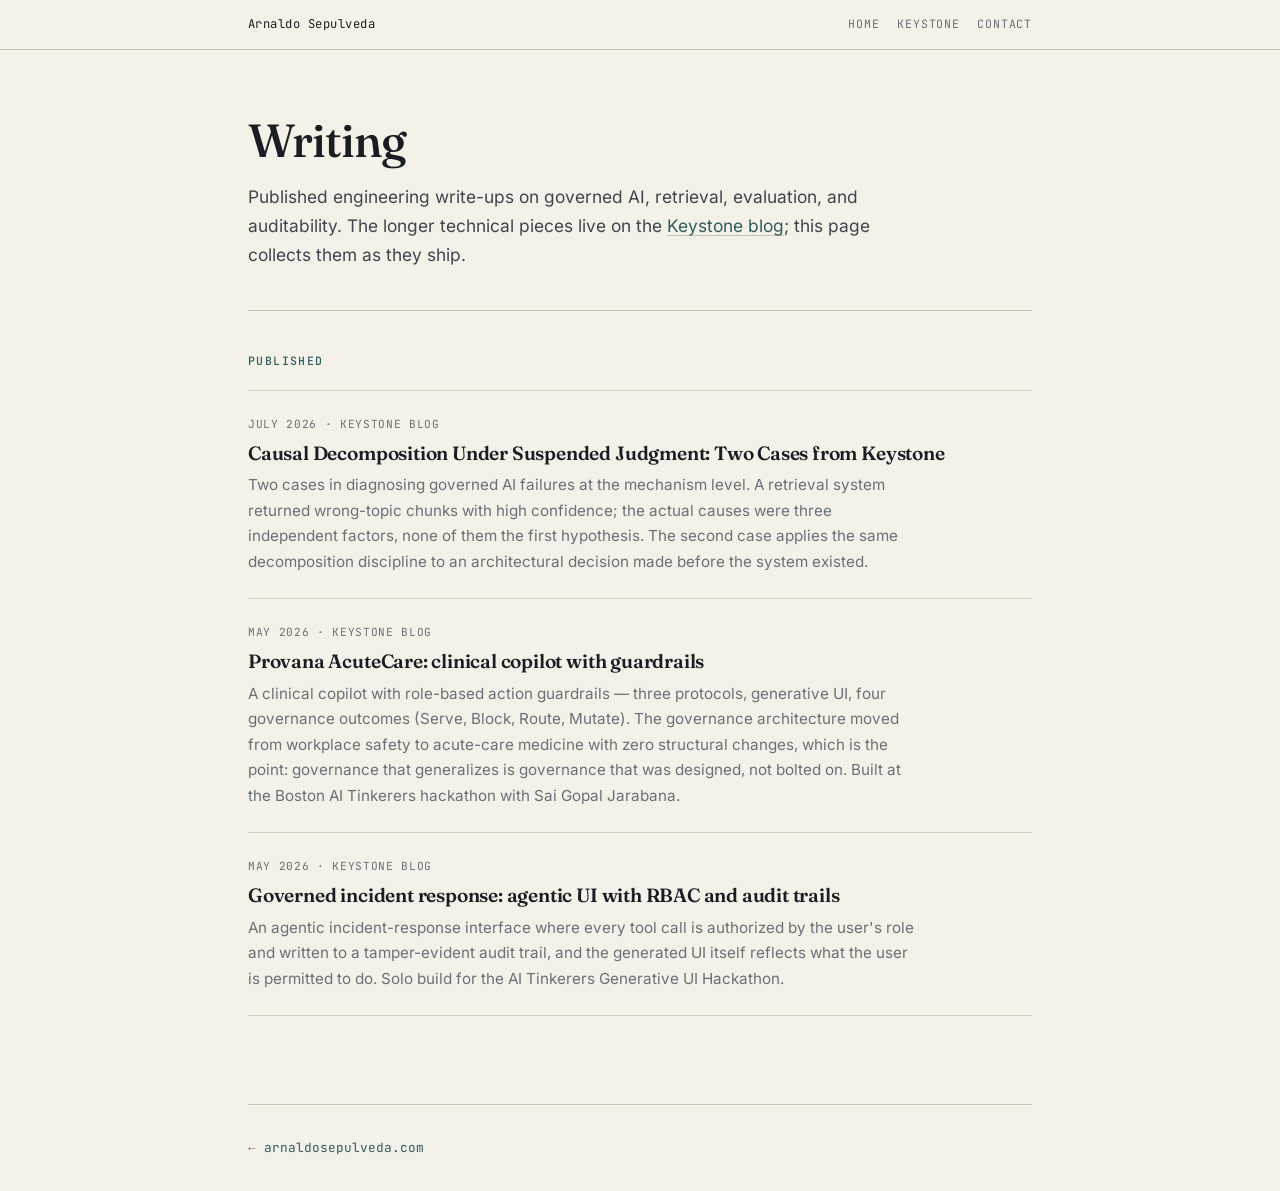
==== writing/index.html @ a15857f6 "site: truth-up claims, scope writing page to published pieces" ====
<!DOCTYPE html>
<html lang="en">
<head>
<meta charset="utf-8">
<meta name="viewport" content="width=device-width, initial-scale=1">
<title>Writing — Arnaldo Sepulveda</title>
<meta name="description" content="Notes on governed AI, retrieval, evaluation, auditability, and system design — from building Keystone, a governed AI platform for regulated industries.">
<meta name="author" content="Arnaldo Sepulveda">
<link rel="canonical" href="https://arnaldosepulveda.com/writing/">

<meta property="og:type" content="website">
<meta property="og:title" content="Writing — Arnaldo Sepulveda">
<meta property="og:description" content="Notes on governed AI, retrieval, evaluation, auditability, and system design.">
<meta property="og:url" content="https://arnaldosepulveda.com/writing/">
<meta property="og:image" content="https://arnaldosepulveda.com/og.png">

<link rel="preload" href="/fonts/fraunces.woff2" as="font" type="font/woff2" crossorigin>
<link rel="preload" href="/fonts/inter.woff2" as="font" type="font/woff2" crossorigin>

<style>
  *, *::before, *::after { box-sizing:border-box; margin:0; padding:0; }

  @font-face { font-family:'Fraunces'; font-style:normal; font-weight:500 600; font-display:swap; src:url('/fonts/fraunces.woff2') format('woff2'); unicode-range:U+0000-00FF,U+0131,U+0152-0153,U+02BB-02BC,U+02C6,U+02DA,U+02DC,U+0304,U+0308,U+0329,U+2000-206F,U+20AC,U+2122,U+2191,U+2193,U+2212,U+2215,U+FEFF,U+FFFD; }
  @font-face { font-family:'Inter'; font-style:normal; font-weight:400 600; font-display:swap; src:url('/fonts/inter.woff2') format('woff2'); unicode-range:U+0000-00FF,U+0131,U+0152-0153,U+02BB-02BC,U+02C6,U+02DA,U+02DC,U+0304,U+0308,U+0329,U+2000-206F,U+20AC,U+2122,U+2191,U+2193,U+2212,U+2215,U+FEFF,U+FFFD; }
  @font-face { font-family:'JetBrains Mono'; font-style:normal; font-weight:400 500; font-display:swap; src:url('/fonts/jetbrainsmono.woff2') format('woff2'); unicode-range:U+0000-00FF,U+0131,U+0152-0153,U+02BB-02BC,U+02C6,U+02DA,U+02DC,U+0304,U+0308,U+0329,U+2000-206F,U+20AC,U+2122,U+2191,U+2193,U+2212,U+2215,U+FEFF,U+FFFD; }

  :root{
    --paper:#F4F1E8; --paper-2:#EDE8DB; --ink:#1A1D21; --ink-soft:#3F454C; --ink-mute:#6B6F76;
    --rule:#C9C2B2; --rule-soft:#D8D2C4; --teal:#2E5D5C; --teal-2:#3E7A78; --teal-soft:rgba(46,93,92,.09);
    --amber:#B27A2C; --amber-ink:#8A5A16; --amber-soft:rgba(178,122,44,.10); --focus:#3E7A78;
    --font-head:'Fraunces', Georgia, serif;
    --font-body:'Inter', system-ui, -apple-system, 'Segoe UI', Roboto, sans-serif;
    --font-mono:'JetBrains Mono', ui-monospace, 'SF Mono', Menlo, monospace;
    --measure:42rem; --pad-x:1.5rem;
  }

  html { font-size:16px; color-scheme:light; scroll-behavior:smooth; }
  body { font-family:var(--font-body); background:var(--paper); color:var(--ink-soft); line-height:1.68; -webkit-font-smoothing:antialiased; -moz-osx-font-smoothing:grayscale; }
  ::selection { background:var(--teal); color:var(--paper); }
  .wrap { max-width:52rem; margin:0 auto; padding:0 var(--pad-x); }

  a { color:var(--teal); text-decoration:underline; text-decoration-thickness:1px; text-underline-offset:3px; text-decoration-color:var(--rule); transition:color .15s, text-decoration-color .15s; }
  a:hover { color:var(--teal-2); text-decoration-color:var(--teal-2); }
  :focus-visible { outline:2px solid var(--focus); outline-offset:3px; border-radius:2px; }
  h1,h2,h3 { font-family:var(--font-head); color:var(--ink); font-weight:500; letter-spacing:-0.01em; line-height:1.16; }

  .topbar { border-bottom:1px solid var(--rule); }
  .topbar-inner { max-width:52rem; margin:0 auto; padding:0.9rem var(--pad-x); display:flex; align-items:baseline; justify-content:space-between; gap:1rem; }
  .topbar .who { font-family:var(--font-mono); font-size:0.76rem; letter-spacing:0.04em; color:var(--ink); text-decoration:none; }
  .topbar nav { display:flex; gap:1.1rem; }
  .topbar nav a { font-family:var(--font-mono); font-size:0.72rem; text-transform:uppercase; letter-spacing:0.07em; color:var(--ink-mute); text-decoration:none; }
  .topbar nav a:hover { color:var(--teal); }

  .head { padding:4rem 0 2.5rem; }
  .head h1 { font-size:clamp(2rem,5vw,2.9rem); font-weight:500; letter-spacing:-0.02em; margin-bottom:0.9rem; }
  .head .subtitle { font-size:1.08rem; color:var(--ink-soft); max-width:var(--measure); }

  section { padding:2.5rem 0; border-top:1px solid var(--rule); }
  .kicker { font-family:var(--font-mono); font-size:0.72rem; text-transform:uppercase; letter-spacing:0.12em; color:var(--ink-mute); margin-bottom:1.25rem; }
  .kicker b { color:var(--teal); font-weight:500; }

  .entry { padding:1.5rem 0; border-bottom:1px solid var(--rule-soft); }
  .entry:first-of-type { border-top:1px solid var(--rule-soft); }
  .entry .meta { font-family:var(--font-mono); font-size:0.7rem; text-transform:uppercase; letter-spacing:0.06em; color:var(--ink-mute); margin-bottom:0.45rem; }
  .entry h2 { font-size:1.2rem; font-weight:600; line-height:1.3; margin-bottom:0.4rem; }
  .entry h2 a { color:inherit; text-decoration:none; }
  .entry h2 a:hover { color:var(--teal); }
  .entry p { font-size:0.95rem; color:var(--ink-mute); max-width:var(--measure); }

  /* notebook / drafts */
  .draft { padding:1.35rem 0; border-bottom:1px solid var(--rule-soft); }
  .draft:first-of-type { border-top:1px solid var(--rule-soft); }
  .draft h3 { font-size:1.08rem; font-weight:600; line-height:1.3; margin-bottom:0.35rem; }
  .draft p { font-size:0.93rem; color:var(--ink-mute); max-width:var(--measure); }
  .group-lead { max-width:var(--measure); color:var(--ink-soft); font-size:0.95rem; margin-bottom:1.25rem; }

  .footer { margin-top:3rem; padding:2rem 0; border-top:1px solid var(--rule); font-family:var(--font-mono); font-size:0.8rem; color:var(--ink-mute); }
  .footer a { text-decoration:none; }

  @media (max-width:600px) {
    :root { --pad-x:1.15rem; }
    .head { padding:2.75rem 0 2rem; }
    .draft { grid-template-columns:1fr; gap:0.3rem; }
  }
</style>
</head>
<body>

<header class="topbar">
  <div class="topbar-inner">
    <a href="/" class="who">Arnaldo Sepulveda</a>
    <nav aria-label="Primary">
      <a href="/">Home</a>
      <a href="https://getkeystone.ai/">Keystone</a>
      <a href="mailto:arnaldo@getkeystone.ai">Contact</a>
    </nav>
  </div>
</header>

<main class="wrap">

  <div class="head">
    <h1>Writing</h1>
    <p class="subtitle">
      Published engineering write-ups on governed AI, retrieval, evaluation, and auditability. The
      longer technical pieces live on the <a href="https://getkeystone.ai/blog/">Keystone blog</a>;
      this page collects them as they ship.
    </p>
  </div>

  <section>
    <div class="kicker"><b>Published</b></div>
    <article class="entry">
      <div class="meta">July 2026 · Keystone blog</div>
      <h2><a href="https://getkeystone.ai/blog/causal-decomposition-under-suspended-judgment/">Causal Decomposition Under Suspended Judgment: Two Cases from Keystone</a></h2>
      <p>Two cases in diagnosing governed AI failures at the mechanism level. A retrieval system returned wrong-topic chunks with high confidence; the actual causes were three independent factors, none of them the first hypothesis. The second case applies the same decomposition discipline to an architectural decision made before the system existed.</p>
    </article>
    <article class="entry">
      <div class="meta">May 2026 · Keystone blog</div>
      <h2><a href="https://getkeystone.ai/blog/provana-acutecare/">Provana AcuteCare: clinical copilot with guardrails</a></h2>
      <p>A clinical copilot with role-based action guardrails — three protocols, generative UI, four governance outcomes (Serve, Block, Route, Mutate). The governance architecture moved from workplace safety to acute-care medicine with zero structural changes, which is the point: governance that generalizes is governance that was designed, not bolted on. Built at the Boston AI Tinkerers hackathon with Sai Gopal Jarabana.</p>
    </article>
    <article class="entry">
      <div class="meta">May 2026 · Keystone blog</div>
      <h2><a href="https://getkeystone.ai/blog/governed-incident-response/">Governed incident response: agentic UI with RBAC and audit trails</a></h2>
      <p>An agentic incident-response interface where every tool call is authorized by the user's role and written to a tamper-evident audit trail, and the generated UI itself reflects what the user is permitted to do. Solo build for the AI Tinkerers Generative UI Hackathon.</p>
    </article>
  </section>

  <div class="footer">← <a href="/">arnaldosepulveda.com</a></div>

</main>

</body>
</html>
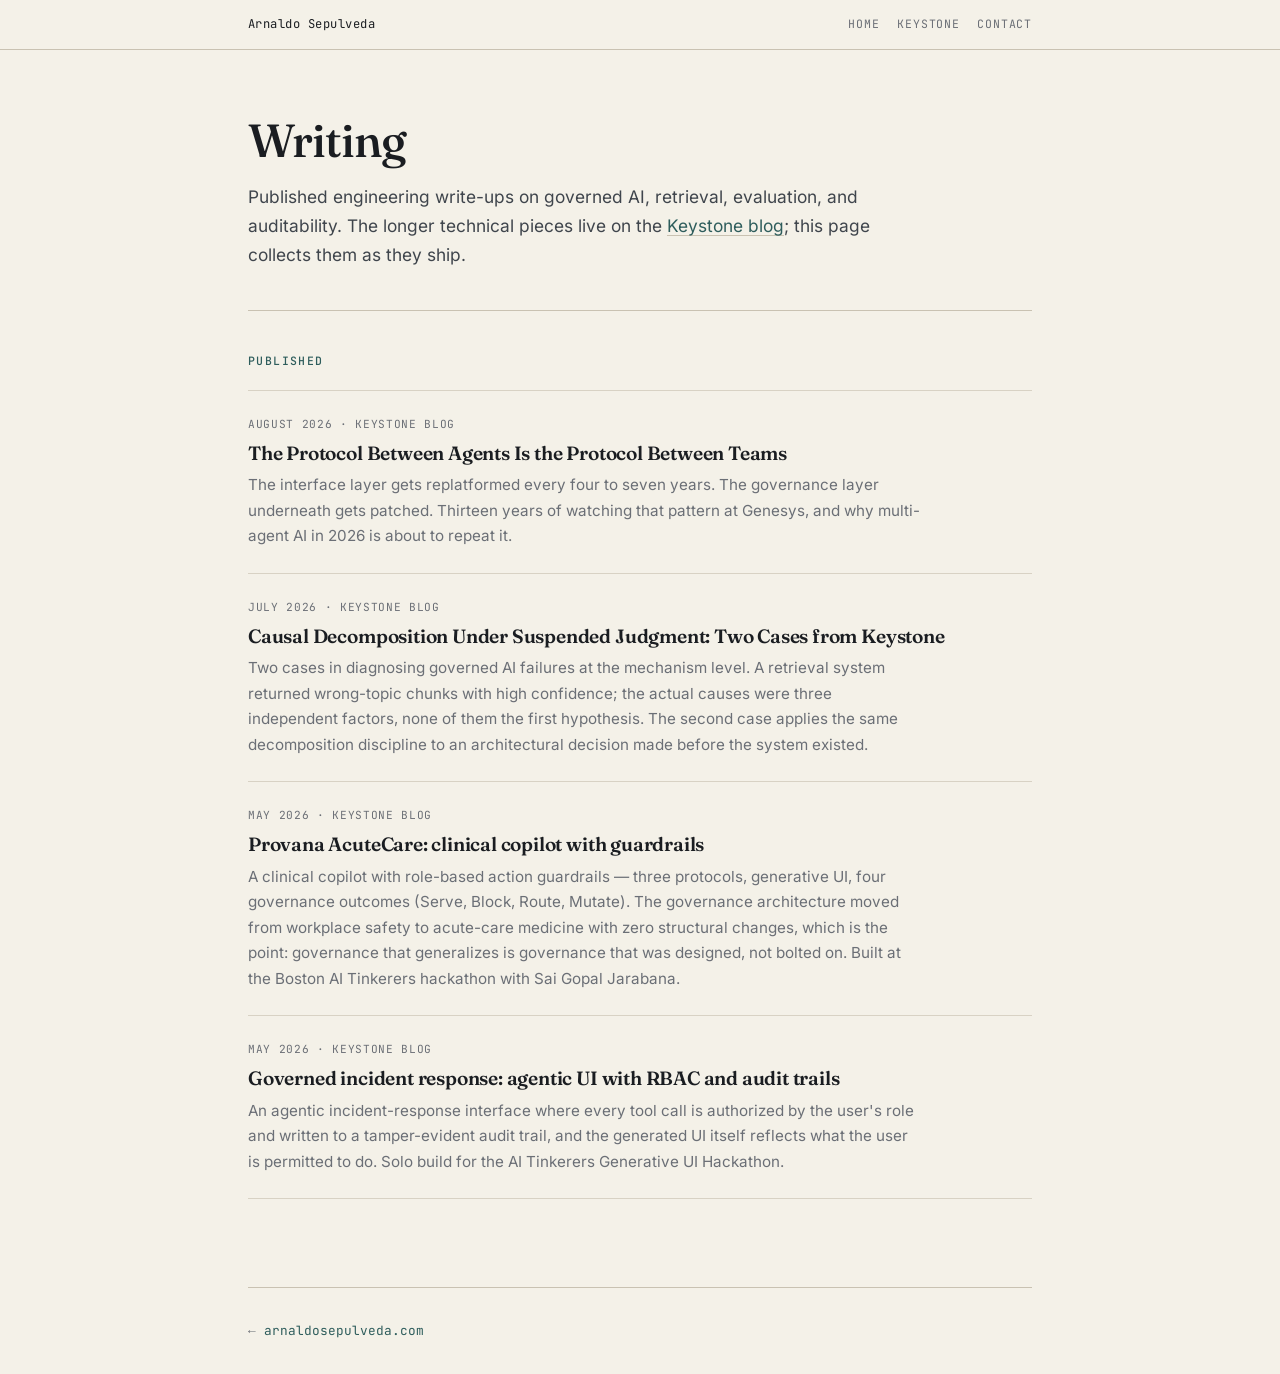
==== commit eb276bda: "writing: add protocol-between-agents post" ====
--- a/writing/index.html
+++ b/writing/index.html
@@ -111,6 +111,11 @@
   <section>
     <div class="kicker"><b>Published</b></div>
     <article class="entry">
+      <div class="meta">August 2026 · Keystone blog</div>
+      <h2><a href="https://getkeystone.ai/blog/the-protocol-between-agents-is-the-protocol-between-teams/">The Protocol Between Agents Is the Protocol Between Teams</a></h2>
+      <p>The interface layer gets replatformed every four to seven years. The governance layer underneath gets patched. Thirteen years of watching that pattern at Genesys, and why multi-agent AI in 2026 is about to repeat it.</p>
+    </article>
+    <article class="entry">
       <div class="meta">July 2026 · Keystone blog</div>
       <h2><a href="https://getkeystone.ai/blog/causal-decomposition-under-suspended-judgment/">Causal Decomposition Under Suspended Judgment: Two Cases from Keystone</a></h2>
       <p>Two cases in diagnosing governed AI failures at the mechanism level. A retrieval system returned wrong-topic chunks with high confidence; the actual causes were three independent factors, none of them the first hypothesis. The second case applies the same decomposition discipline to an architectural decision made before the system existed.</p>
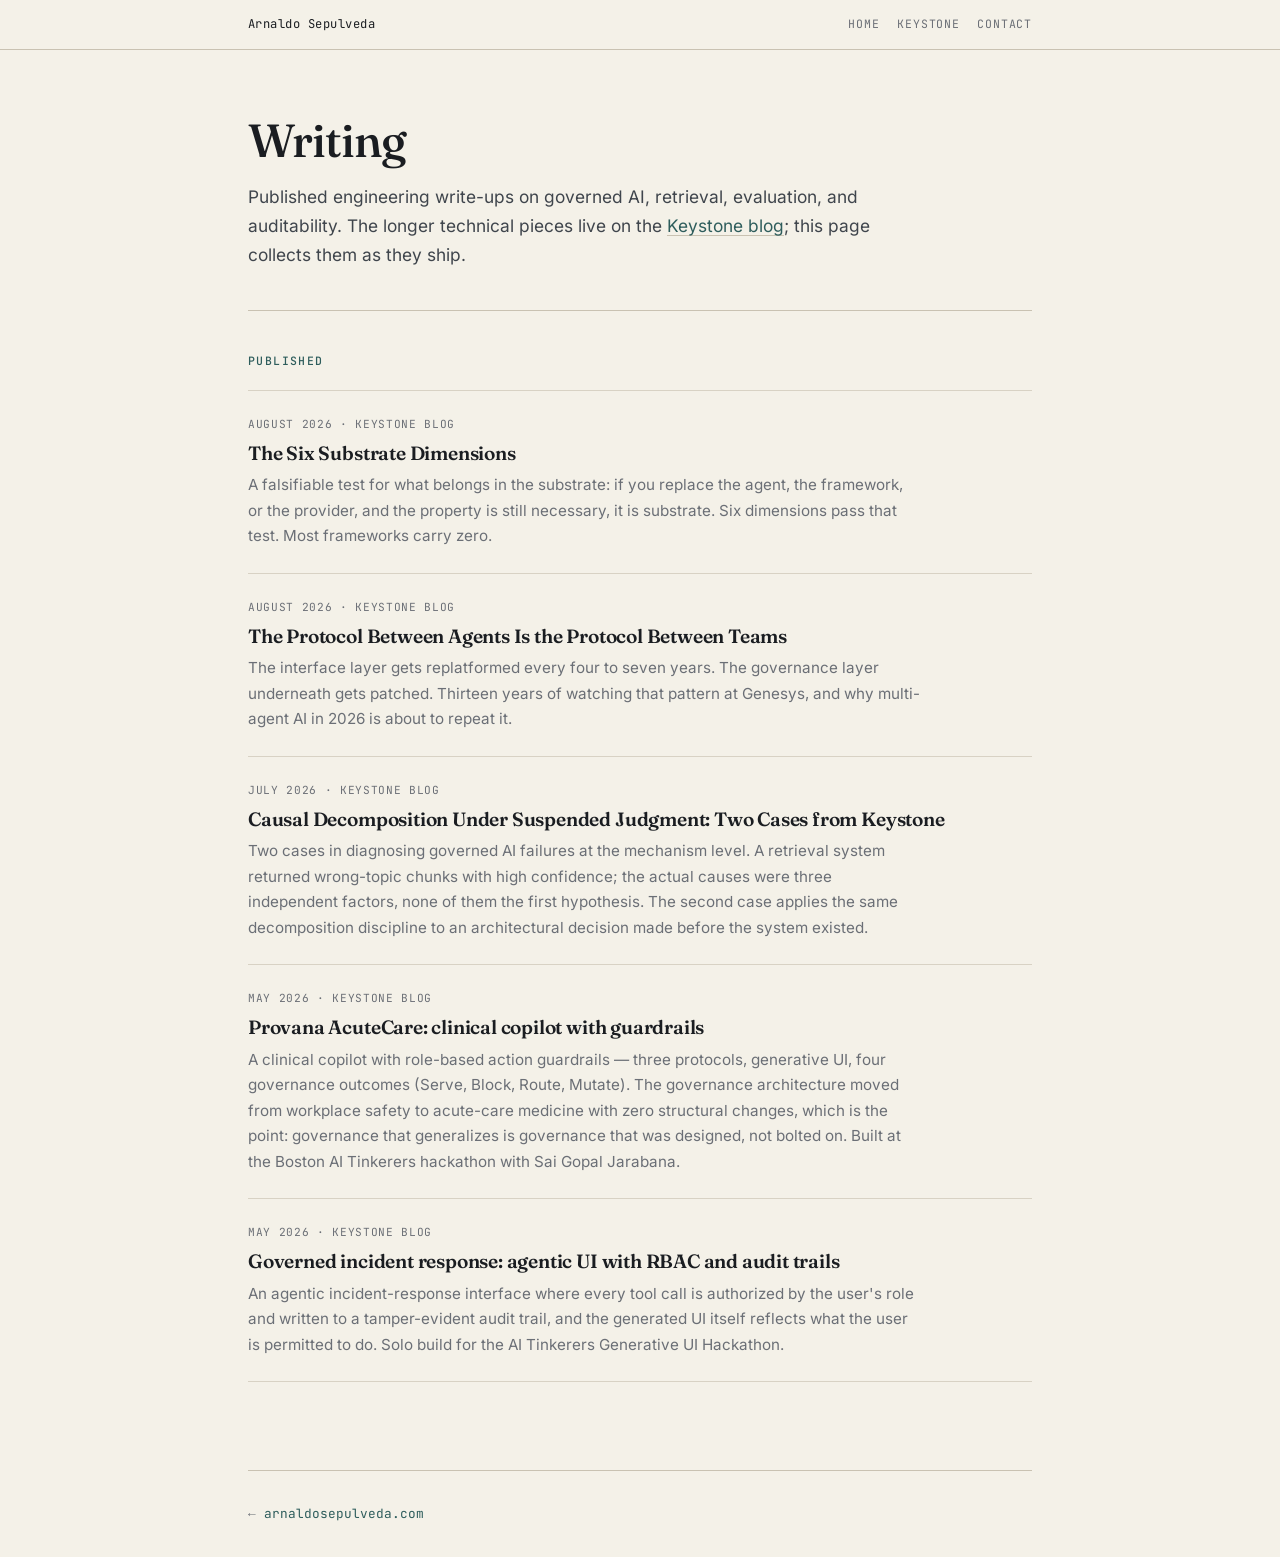
==== commit 9069000e: "writing: add The Six Substrate Dimensions post" ====
--- a/writing/index.html
+++ b/writing/index.html
@@ -112,6 +112,11 @@
     <div class="kicker"><b>Published</b></div>
     <article class="entry">
       <div class="meta">August 2026 · Keystone blog</div>
+      <h2><a href="https://getkeystone.ai/blog/the-six-substrate-dimensions/">The Six Substrate Dimensions</a></h2>
+      <p>A falsifiable test for what belongs in the substrate: if you replace the agent, the framework, or the provider, and the property is still necessary, it is substrate. Six dimensions pass that test. Most frameworks carry zero.</p>
+    </article>
+    <article class="entry">
+      <div class="meta">August 2026 · Keystone blog</div>
       <h2><a href="https://getkeystone.ai/blog/the-protocol-between-agents-is-the-protocol-between-teams/">The Protocol Between Agents Is the Protocol Between Teams</a></h2>
       <p>The interface layer gets replatformed every four to seven years. The governance layer underneath gets patched. Thirteen years of watching that pattern at Genesys, and why multi-agent AI in 2026 is about to repeat it.</p>
     </article>
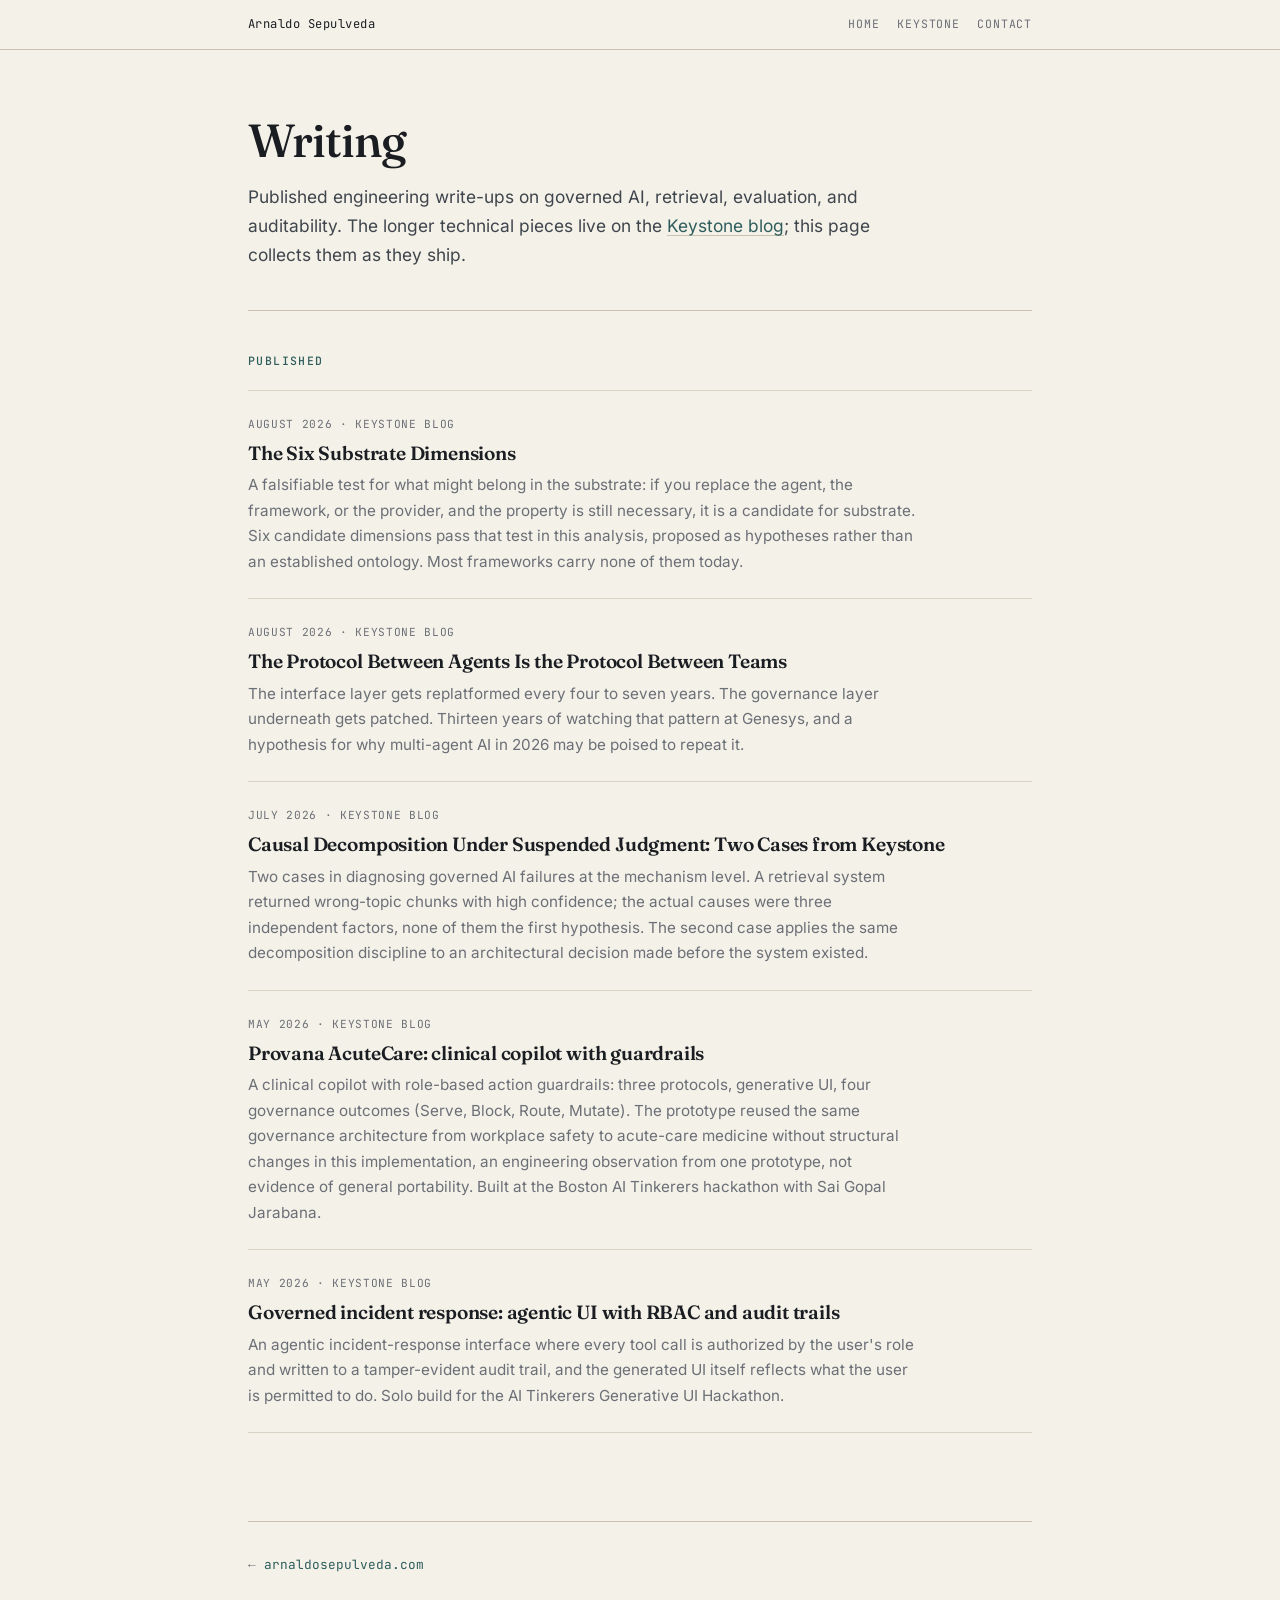
==== commit 6c8367b8: "docs: align professional site with current engineering and research work" ====
--- a/writing/index.html
+++ b/writing/index.html
@@ -3,13 +3,13 @@
 <head>
 <meta charset="utf-8">
 <meta name="viewport" content="width=device-width, initial-scale=1">
-<title>Writing — Arnaldo Sepulveda</title>
-<meta name="description" content="Notes on governed AI, retrieval, evaluation, auditability, and system design — from building Keystone, a governed AI platform for regulated industries.">
+<title>Writing | Arnaldo Sepulveda</title>
+<meta name="description" content="Notes on governed AI, retrieval, evaluation, auditability, and system design, from building Keystone, a governed AI platform for regulated industries.">
 <meta name="author" content="Arnaldo Sepulveda">
 <link rel="canonical" href="https://arnaldosepulveda.com/writing/">
 
 <meta property="og:type" content="website">
-<meta property="og:title" content="Writing — Arnaldo Sepulveda">
+<meta property="og:title" content="Writing | Arnaldo Sepulveda">
 <meta property="og:description" content="Notes on governed AI, retrieval, evaluation, auditability, and system design.">
 <meta property="og:url" content="https://arnaldosepulveda.com/writing/">
 <meta property="og:image" content="https://arnaldosepulveda.com/og.png">
@@ -113,12 +113,12 @@
     <article class="entry">
       <div class="meta">August 2026 · Keystone blog</div>
       <h2><a href="https://getkeystone.ai/blog/the-six-substrate-dimensions/">The Six Substrate Dimensions</a></h2>
-      <p>A falsifiable test for what belongs in the substrate: if you replace the agent, the framework, or the provider, and the property is still necessary, it is substrate. Six dimensions pass that test. Most frameworks carry zero.</p>
+      <p>A falsifiable test for what might belong in the substrate: if you replace the agent, the framework, or the provider, and the property is still necessary, it is a candidate for substrate. Six candidate dimensions pass that test in this analysis, proposed as hypotheses rather than an established ontology. Most frameworks carry none of them today.</p>
     </article>
     <article class="entry">
       <div class="meta">August 2026 · Keystone blog</div>
       <h2><a href="https://getkeystone.ai/blog/the-protocol-between-agents-is-the-protocol-between-teams/">The Protocol Between Agents Is the Protocol Between Teams</a></h2>
-      <p>The interface layer gets replatformed every four to seven years. The governance layer underneath gets patched. Thirteen years of watching that pattern at Genesys, and why multi-agent AI in 2026 is about to repeat it.</p>
+      <p>The interface layer gets replatformed every four to seven years. The governance layer underneath gets patched. Thirteen years of watching that pattern at Genesys, and a hypothesis for why multi-agent AI in 2026 may be poised to repeat it.</p>
     </article>
     <article class="entry">
       <div class="meta">July 2026 · Keystone blog</div>
@@ -128,7 +128,7 @@
     <article class="entry">
       <div class="meta">May 2026 · Keystone blog</div>
       <h2><a href="https://getkeystone.ai/blog/provana-acutecare/">Provana AcuteCare: clinical copilot with guardrails</a></h2>
-      <p>A clinical copilot with role-based action guardrails — three protocols, generative UI, four governance outcomes (Serve, Block, Route, Mutate). The governance architecture moved from workplace safety to acute-care medicine with zero structural changes, which is the point: governance that generalizes is governance that was designed, not bolted on. Built at the Boston AI Tinkerers hackathon with Sai Gopal Jarabana.</p>
+      <p>A clinical copilot with role-based action guardrails: three protocols, generative UI, four governance outcomes (Serve, Block, Route, Mutate). The prototype reused the same governance architecture from workplace safety to acute-care medicine without structural changes in this implementation, an engineering observation from one prototype, not evidence of general portability. Built at the Boston AI Tinkerers hackathon with Sai Gopal Jarabana.</p>
     </article>
     <article class="entry">
       <div class="meta">May 2026 · Keystone blog</div>
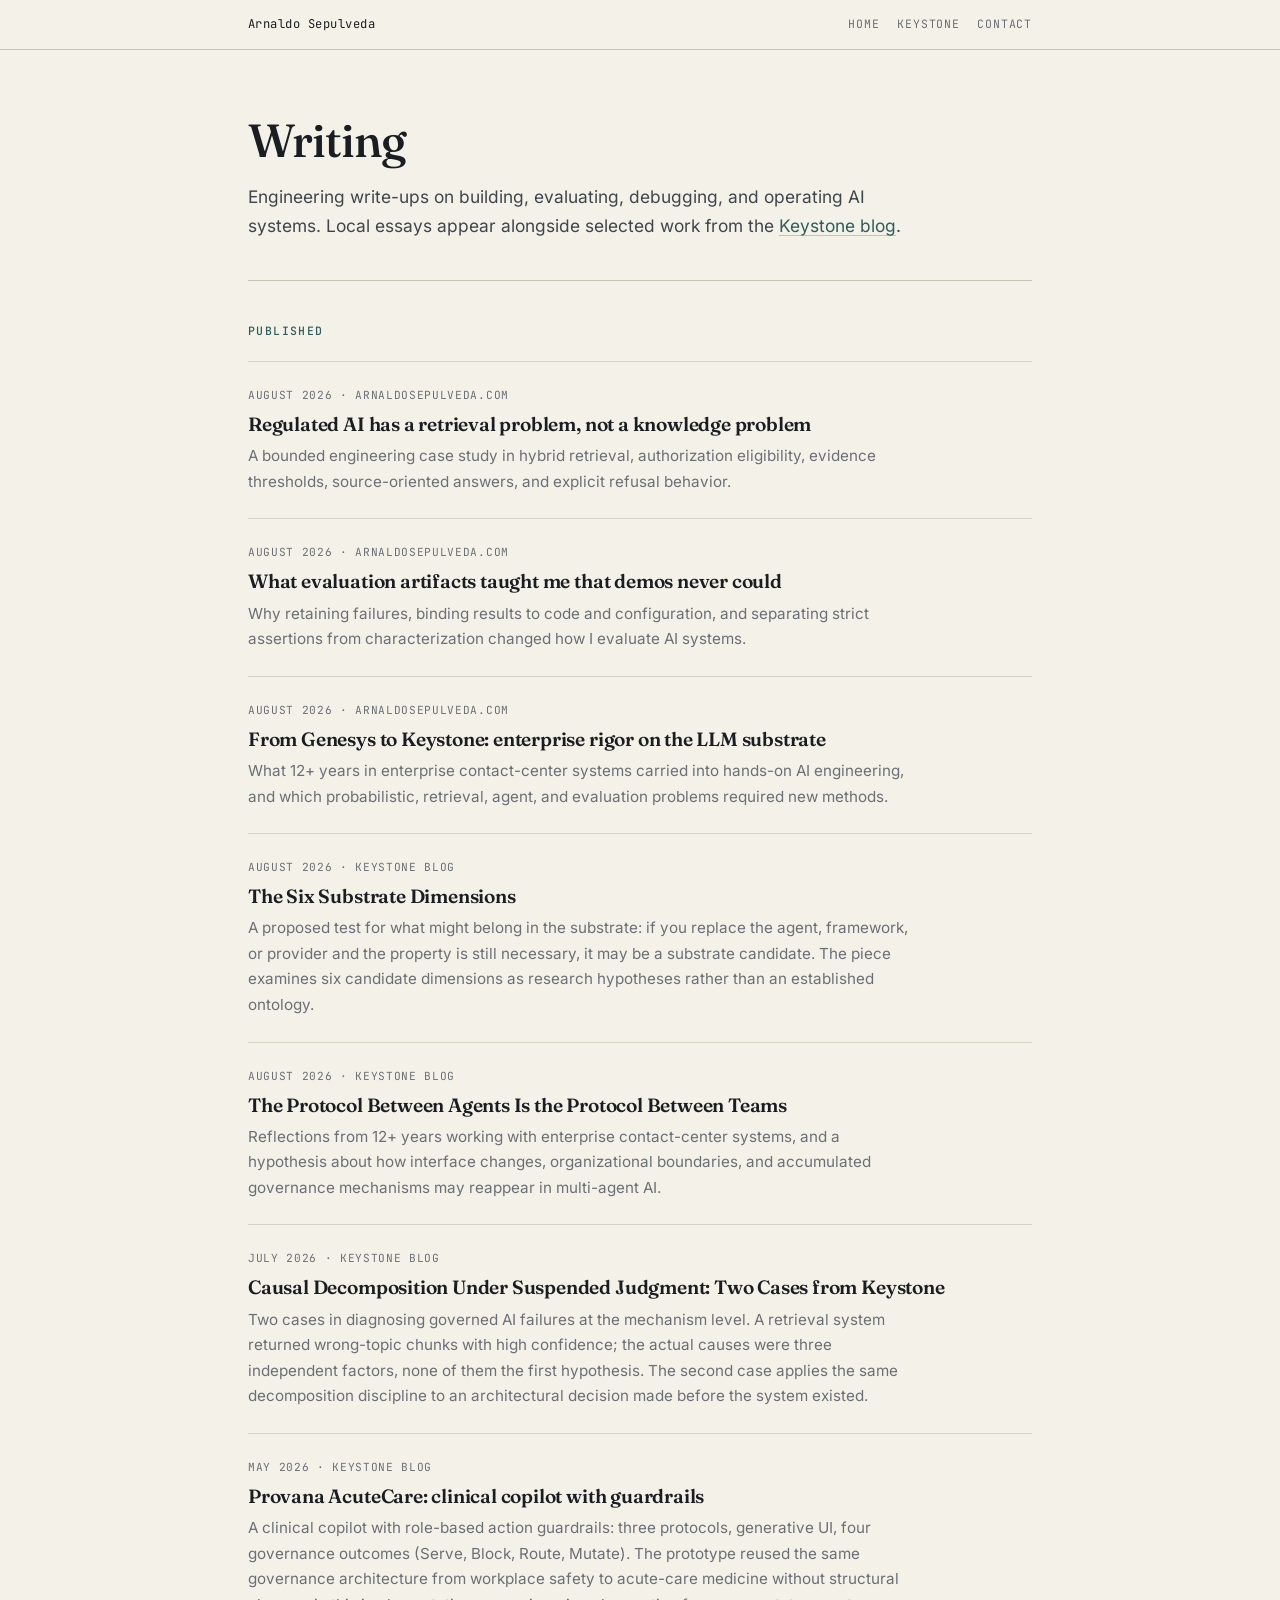
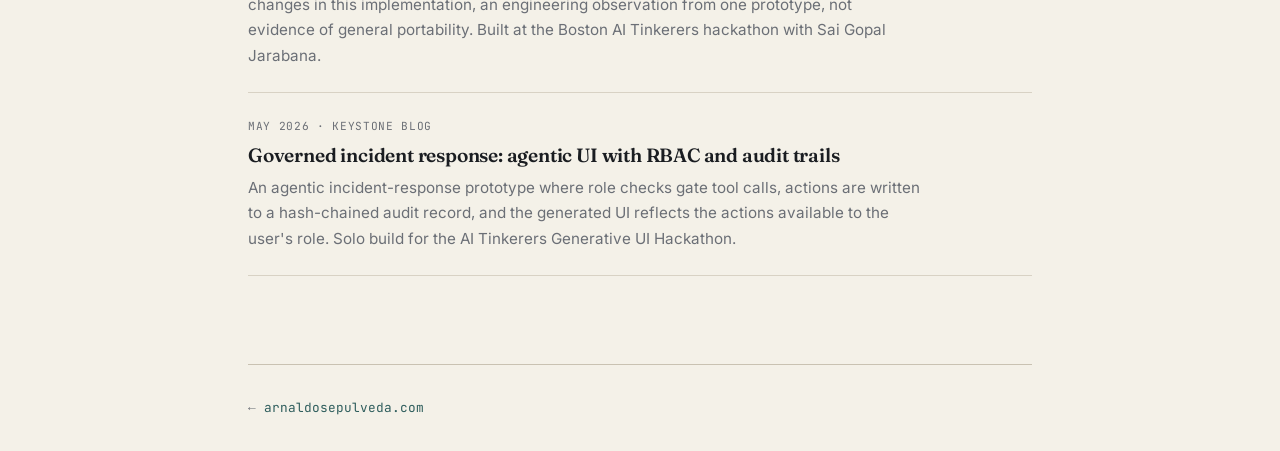
==== commit 12872a0c: "writing: publish retrieval evaluation and enterprise AI essays" ====
--- a/writing/index.html
+++ b/writing/index.html
@@ -4,13 +4,13 @@
 <meta charset="utf-8">
 <meta name="viewport" content="width=device-width, initial-scale=1">
 <title>Writing | Arnaldo Sepulveda</title>
-<meta name="description" content="Notes on governed AI, retrieval, evaluation, auditability, and system design, from building Keystone, a governed AI platform for regulated industries.">
+<meta name="description" content="Engineering writing on AI systems, retrieval, evaluation, conversational agents, enterprise systems, and runtime controls.">
 <meta name="author" content="Arnaldo Sepulveda">
 <link rel="canonical" href="https://arnaldosepulveda.com/writing/">
 
 <meta property="og:type" content="website">
 <meta property="og:title" content="Writing | Arnaldo Sepulveda">
-<meta property="og:description" content="Notes on governed AI, retrieval, evaluation, auditability, and system design.">
+<meta property="og:description" content="Engineering writing on AI systems, retrieval, evaluation, conversational agents, and enterprise system design.">
 <meta property="og:url" content="https://arnaldosepulveda.com/writing/">
 <meta property="og:image" content="https://arnaldosepulveda.com/og.png">
 
@@ -102,23 +102,38 @@
   <div class="head">
     <h1>Writing</h1>
     <p class="subtitle">
-      Published engineering write-ups on governed AI, retrieval, evaluation, and auditability. The
-      longer technical pieces live on the <a href="https://getkeystone.ai/blog/">Keystone blog</a>;
-      this page collects them as they ship.
+      Engineering write-ups on building, evaluating, debugging, and operating AI systems.
+      Local essays appear alongside selected work from the
+      <a href="https://getkeystone.ai/blog/">Keystone blog</a>.
     </p>
   </div>
 
   <section>
     <div class="kicker"><b>Published</b></div>
     <article class="entry">
+      <div class="meta">August 2026 · arnaldosepulveda.com</div>
+      <h2><a href="/writing/regulated-ai-retrieval-problem/">Regulated AI has a retrieval problem, not a knowledge problem</a></h2>
+      <p>A bounded engineering case study in hybrid retrieval, authorization eligibility, evidence thresholds, source-oriented answers, and explicit refusal behavior.</p>
+    </article>
+    <article class="entry">
+      <div class="meta">August 2026 · arnaldosepulveda.com</div>
+      <h2><a href="/writing/evaluation-artifacts-vs-demos/">What evaluation artifacts taught me that demos never could</a></h2>
+      <p>Why retaining failures, binding results to code and configuration, and separating strict assertions from characterization changed how I evaluate AI systems.</p>
+    </article>
+    <article class="entry">
+      <div class="meta">August 2026 · arnaldosepulveda.com</div>
+      <h2><a href="/writing/from-genesys-to-keystone/">From Genesys to Keystone: enterprise rigor on the LLM substrate</a></h2>
+      <p>What 12+ years in enterprise contact-center systems carried into hands-on AI engineering, and which probabilistic, retrieval, agent, and evaluation problems required new methods.</p>
+    </article>
+    <article class="entry">
       <div class="meta">August 2026 · Keystone blog</div>
       <h2><a href="https://getkeystone.ai/blog/the-six-substrate-dimensions/">The Six Substrate Dimensions</a></h2>
-      <p>A falsifiable test for what might belong in the substrate: if you replace the agent, the framework, or the provider, and the property is still necessary, it is a candidate for substrate. Six candidate dimensions pass that test in this analysis, proposed as hypotheses rather than an established ontology. Most frameworks carry none of them today.</p>
+      <p>A proposed test for what might belong in the substrate: if you replace the agent, framework, or provider and the property is still necessary, it may be a substrate candidate. The piece examines six candidate dimensions as research hypotheses rather than an established ontology.</p>
     </article>
     <article class="entry">
       <div class="meta">August 2026 · Keystone blog</div>
       <h2><a href="https://getkeystone.ai/blog/the-protocol-between-agents-is-the-protocol-between-teams/">The Protocol Between Agents Is the Protocol Between Teams</a></h2>
-      <p>The interface layer gets replatformed every four to seven years. The governance layer underneath gets patched. Thirteen years of watching that pattern at Genesys, and a hypothesis for why multi-agent AI in 2026 may be poised to repeat it.</p>
+      <p>Reflections from 12+ years working with enterprise contact-center systems, and a hypothesis about how interface changes, organizational boundaries, and accumulated governance mechanisms may reappear in multi-agent AI.</p>
     </article>
     <article class="entry">
       <div class="meta">July 2026 · Keystone blog</div>
@@ -133,7 +148,7 @@
     <article class="entry">
       <div class="meta">May 2026 · Keystone blog</div>
       <h2><a href="https://getkeystone.ai/blog/governed-incident-response/">Governed incident response: agentic UI with RBAC and audit trails</a></h2>
-      <p>An agentic incident-response interface where every tool call is authorized by the user's role and written to a tamper-evident audit trail, and the generated UI itself reflects what the user is permitted to do. Solo build for the AI Tinkerers Generative UI Hackathon.</p>
+      <p>An agentic incident-response prototype where role checks gate tool calls, actions are written to a hash-chained audit record, and the generated UI reflects the actions available to the user's role. Solo build for the AI Tinkerers Generative UI Hackathon.</p>
     </article>
   </section>
 
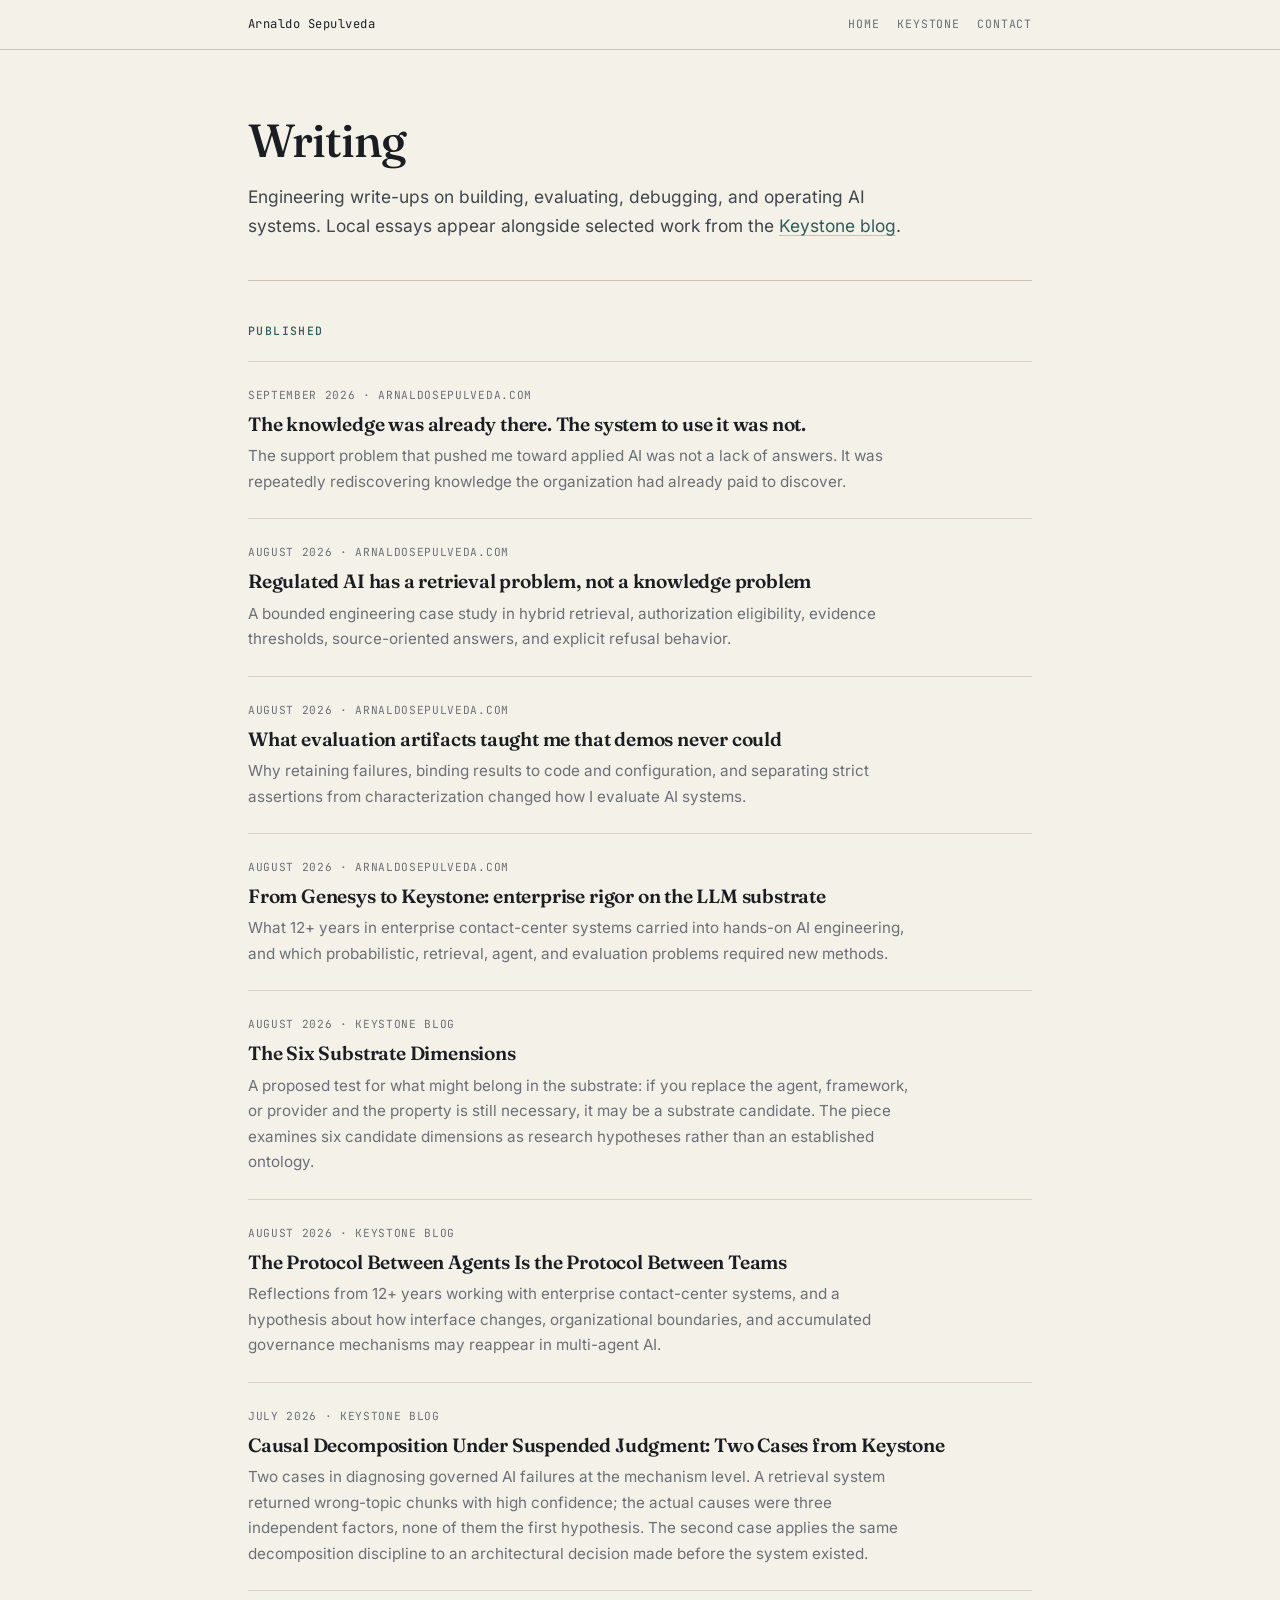
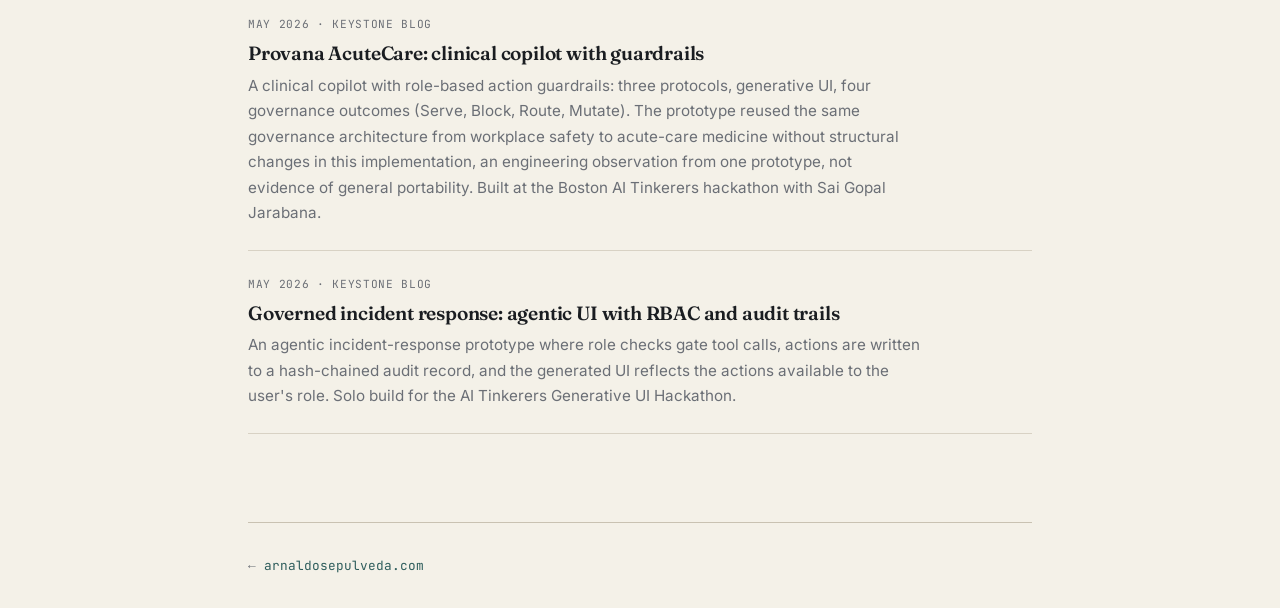
==== commit 62efde9c: "content: add essay on operationalizing support knowledge Co-Authored-By: Claude Sonnet 5 <noreply@an" ====
--- a/writing/index.html
+++ b/writing/index.html
@@ -111,6 +111,11 @@
   <section>
     <div class="kicker"><b>Published</b></div>
     <article class="entry">
+      <div class="meta">September 2026 · arnaldosepulveda.com</div>
+      <h2><a href="/writing/the-knowledge-was-already-there/">The knowledge was already there. The system to use it was not.</a></h2>
+      <p>The support problem that pushed me toward applied AI was not a lack of answers. It was repeatedly rediscovering knowledge the organization had already paid to discover.</p>
+    </article>
+    <article class="entry">
       <div class="meta">August 2026 · arnaldosepulveda.com</div>
       <h2><a href="/writing/regulated-ai-retrieval-problem/">Regulated AI has a retrieval problem, not a knowledge problem</a></h2>
       <p>A bounded engineering case study in hybrid retrieval, authorization eligibility, evidence thresholds, source-oriented answers, and explicit refusal behavior.</p>
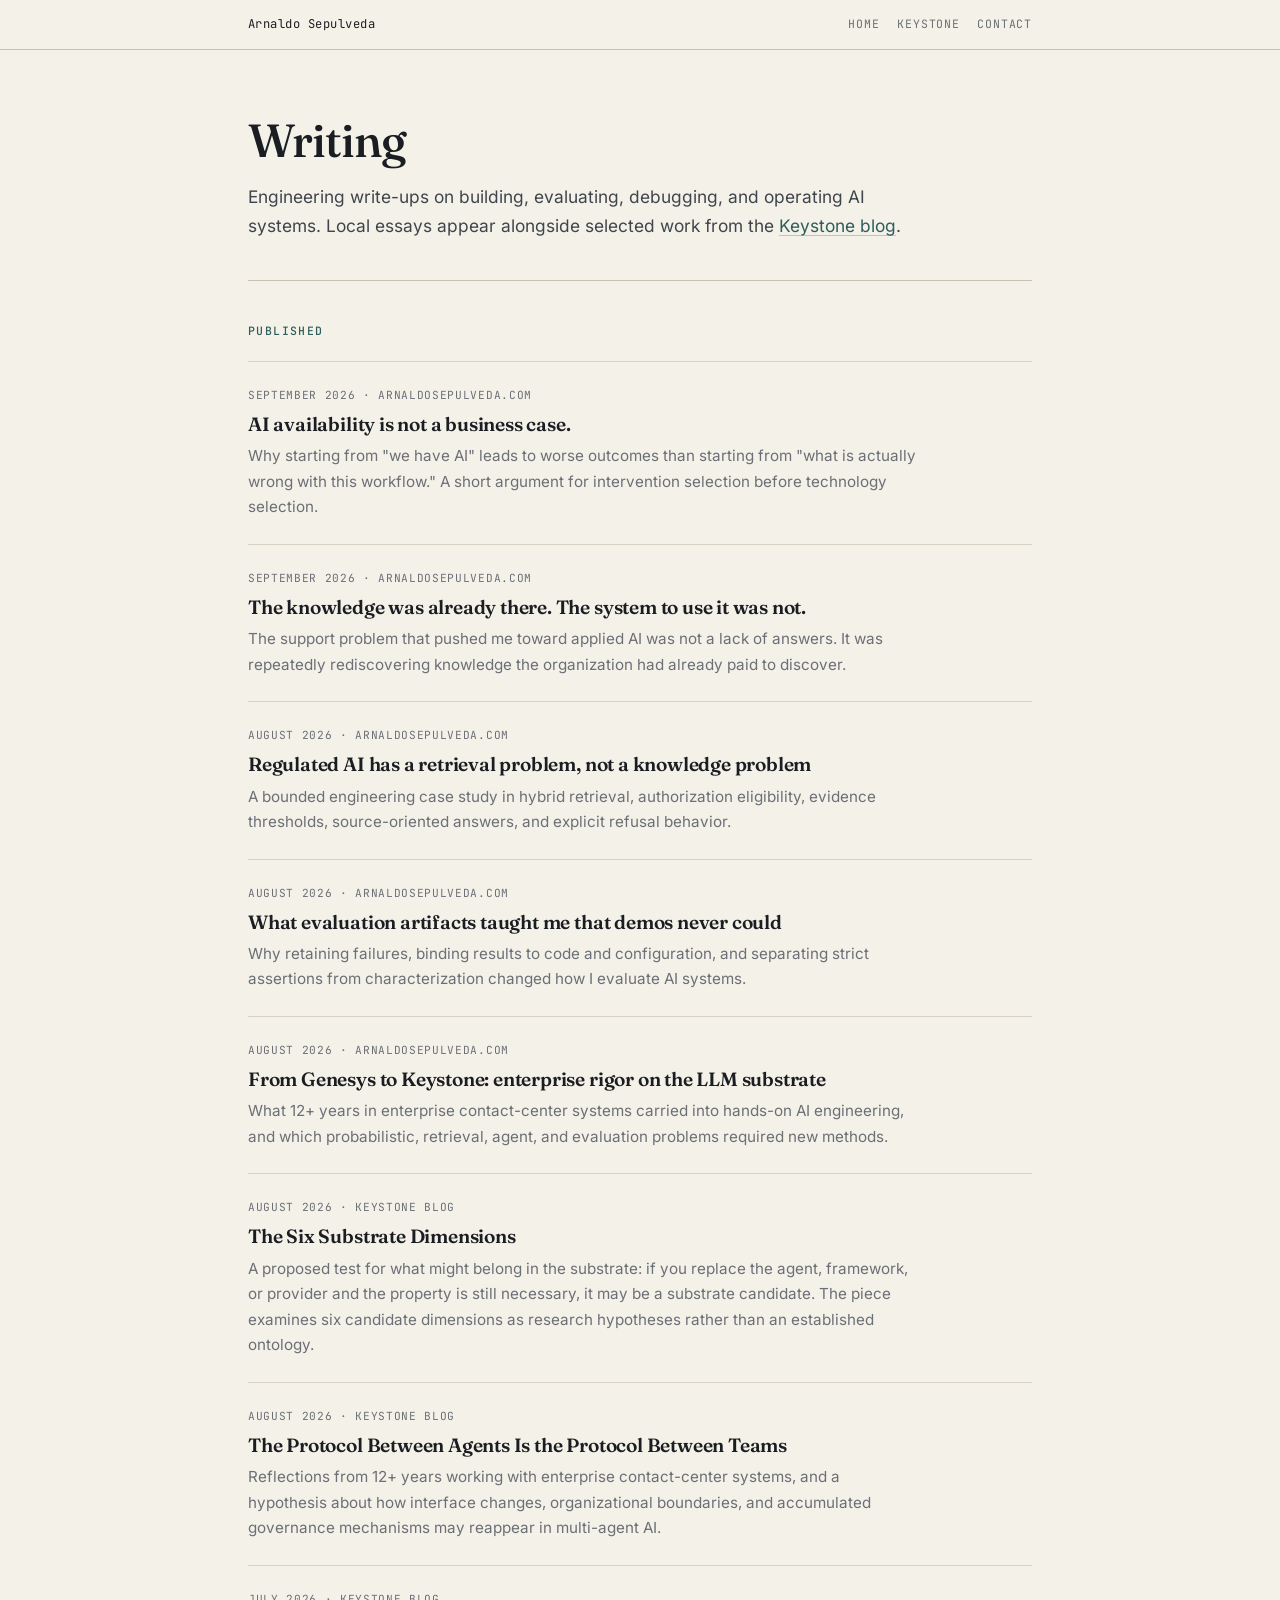
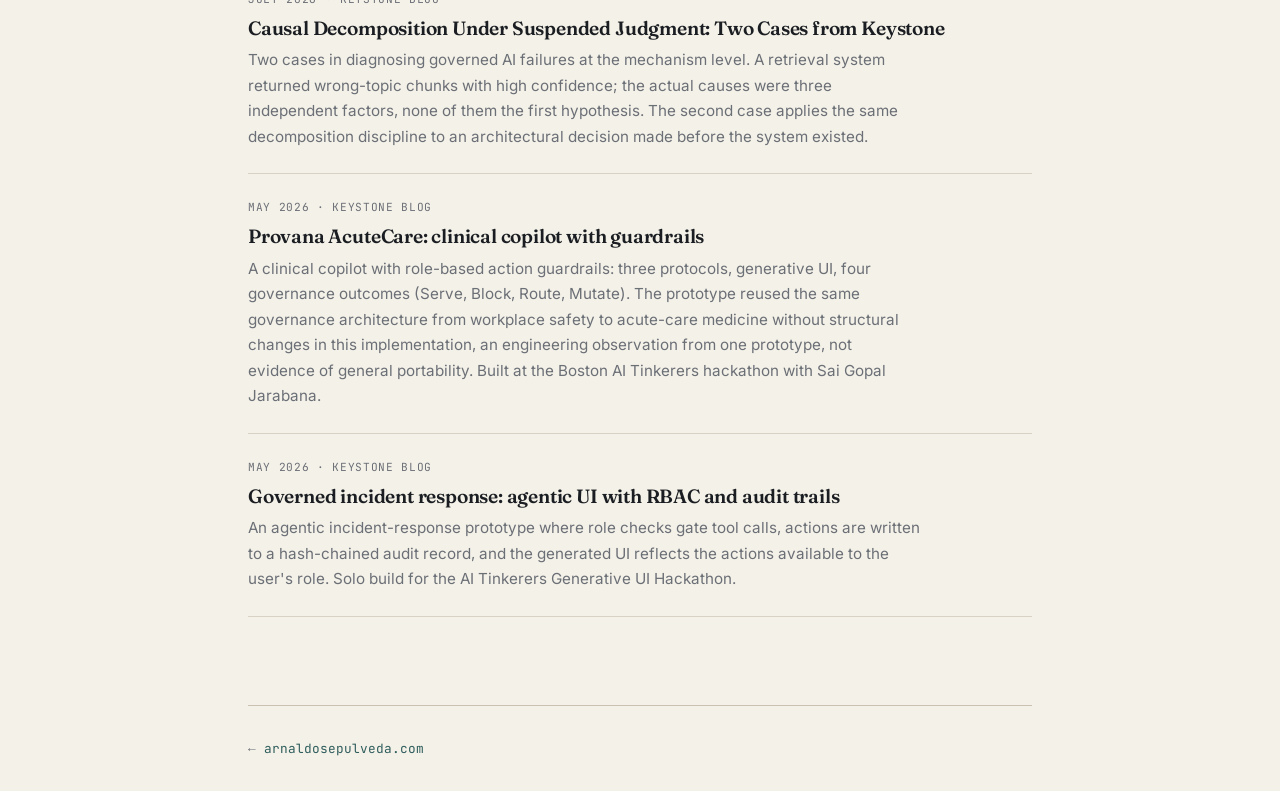
==== commit 9ff61d0e: "docs: publish AI availability is not a business case" ====
--- a/writing/index.html
+++ b/writing/index.html
@@ -112,6 +112,11 @@
     <div class="kicker"><b>Published</b></div>
     <article class="entry">
       <div class="meta">September 2026 · arnaldosepulveda.com</div>
+      <h2><a href="/writing/ai-availability-is-not-a-business-case/">AI availability is not a business case.</a></h2>
+      <p>Why starting from "we have AI" leads to worse outcomes than starting from "what is actually wrong with this workflow." A short argument for intervention selection before technology selection.</p>
+    </article>
+    <article class="entry">
+      <div class="meta">September 2026 · arnaldosepulveda.com</div>
       <h2><a href="/writing/the-knowledge-was-already-there/">The knowledge was already there. The system to use it was not.</a></h2>
       <p>The support problem that pushed me toward applied AI was not a lack of answers. It was repeatedly rediscovering knowledge the organization had already paid to discover.</p>
     </article>
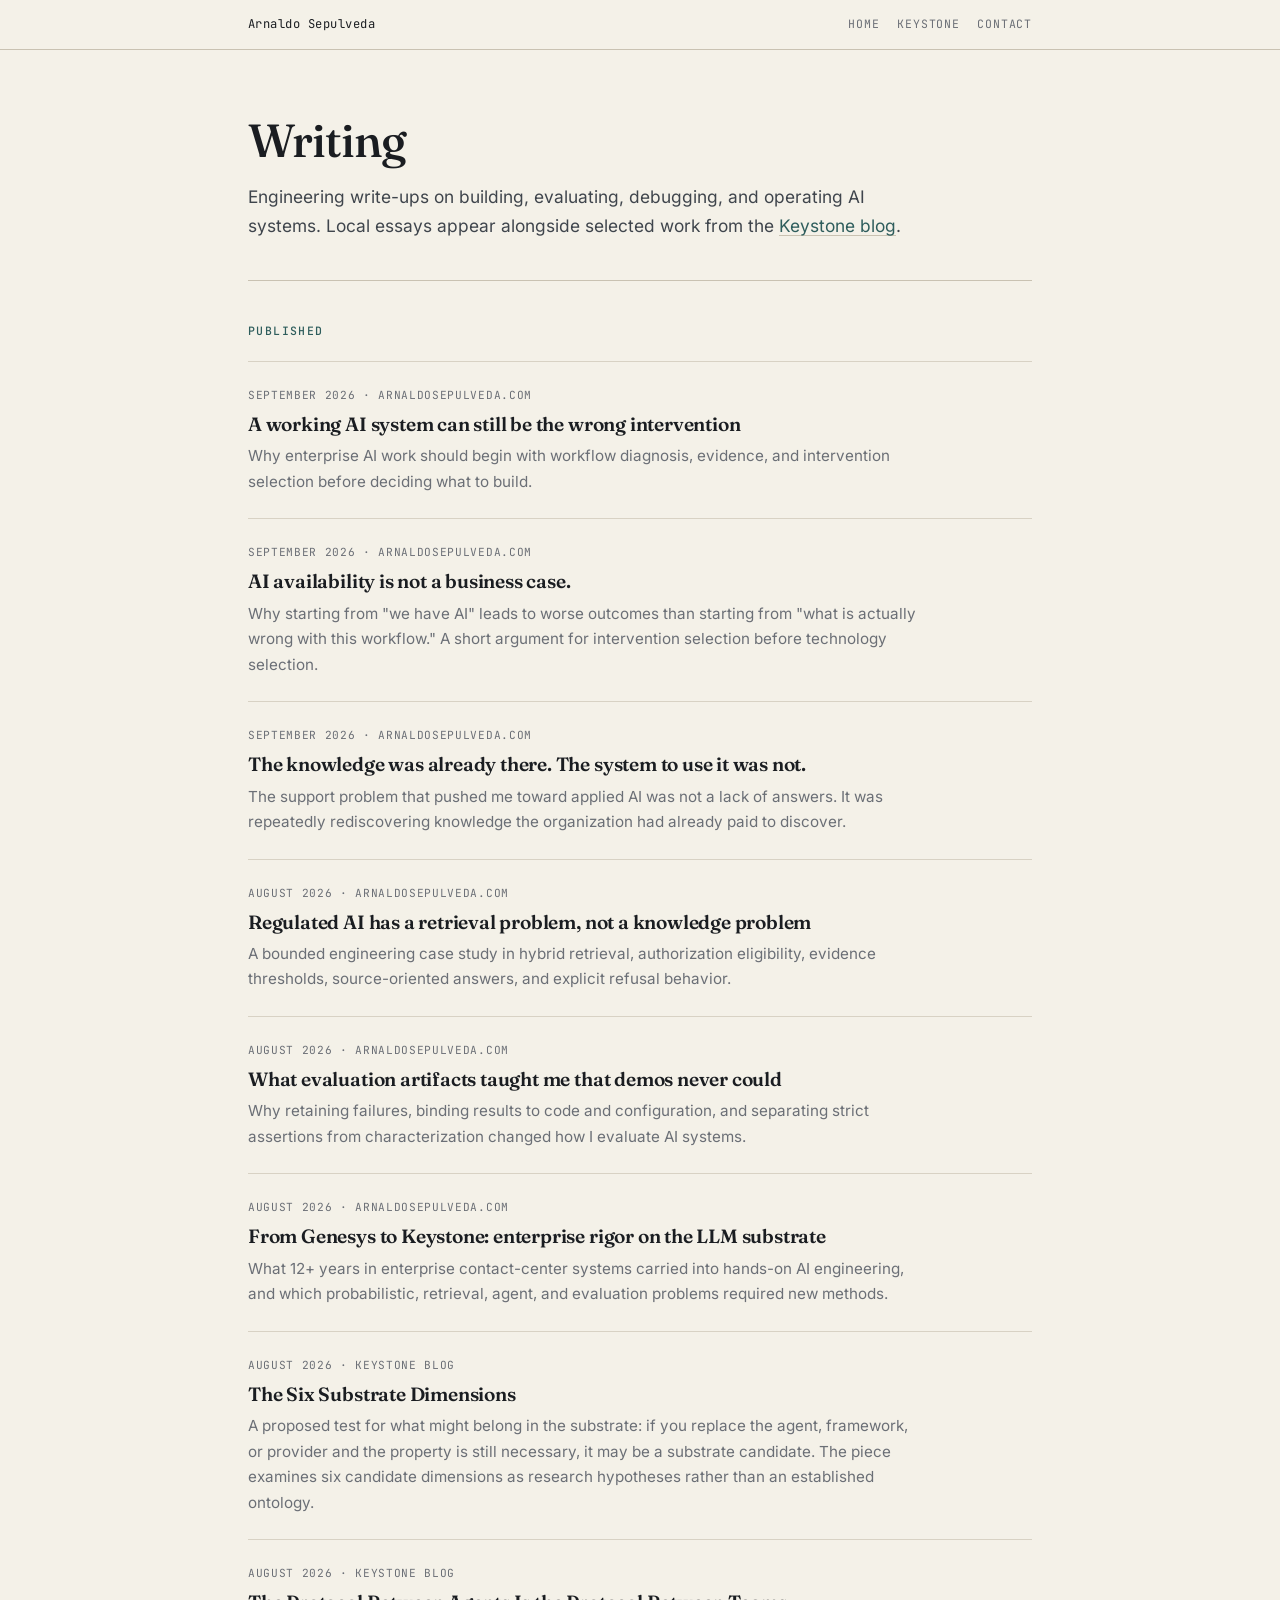
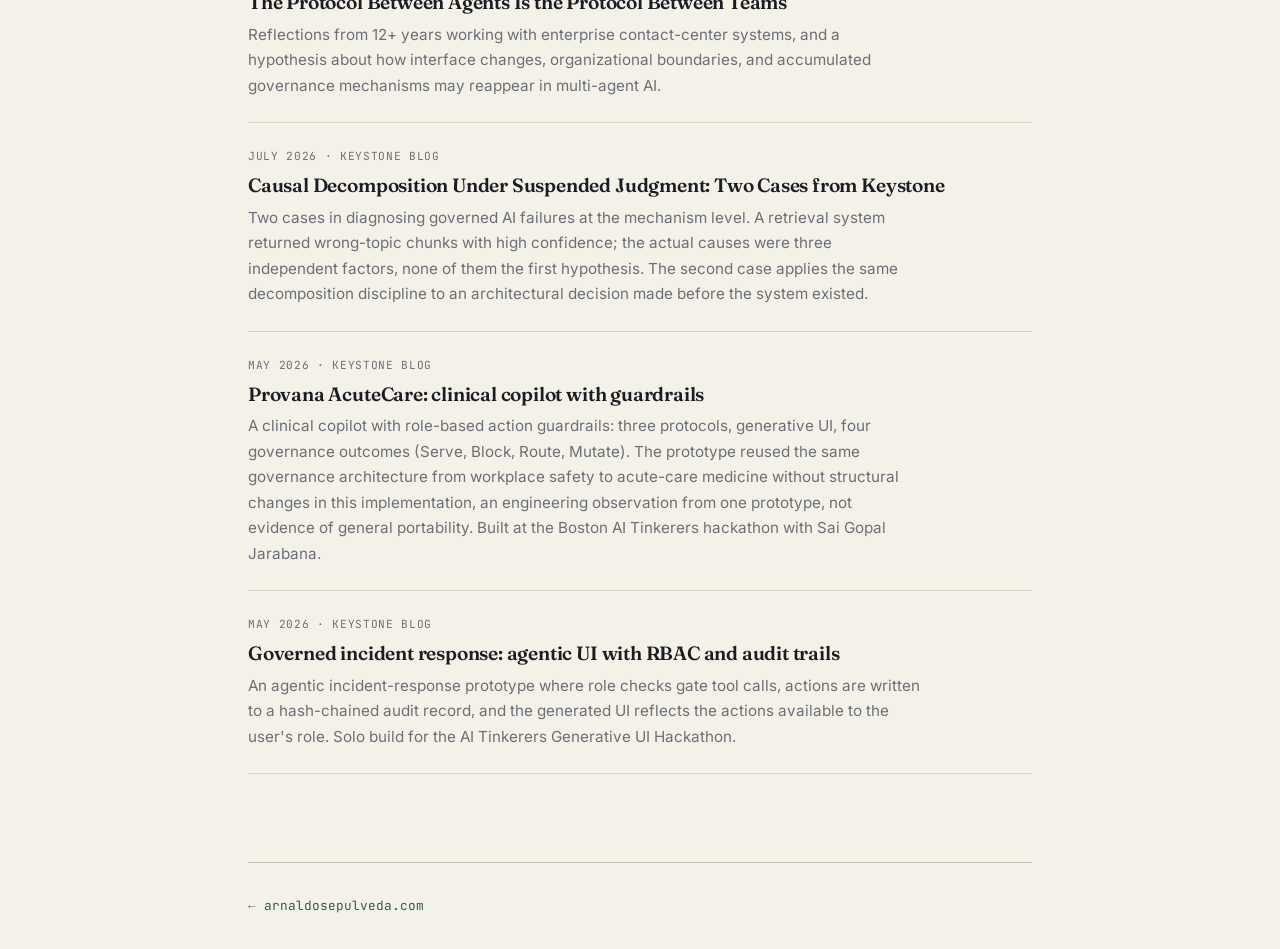
==== commit c7c160f4: "publish intervention-selection article" ====
--- a/writing/index.html
+++ b/writing/index.html
@@ -112,6 +112,11 @@
     <div class="kicker"><b>Published</b></div>
     <article class="entry">
       <div class="meta">September 2026 · arnaldosepulveda.com</div>
+      <h2><a href="/writing/a-working-ai-system-can-still-be-the-wrong-intervention/">A working AI system can still be the wrong intervention</a></h2>
+      <p>Why enterprise AI work should begin with workflow diagnosis, evidence, and intervention selection before deciding what to build.</p>
+    </article>
+    <article class="entry">
+      <div class="meta">September 2026 · arnaldosepulveda.com</div>
       <h2><a href="/writing/ai-availability-is-not-a-business-case/">AI availability is not a business case.</a></h2>
       <p>Why starting from "we have AI" leads to worse outcomes than starting from "what is actually wrong with this workflow." A short argument for intervention selection before technology selection.</p>
     </article>
